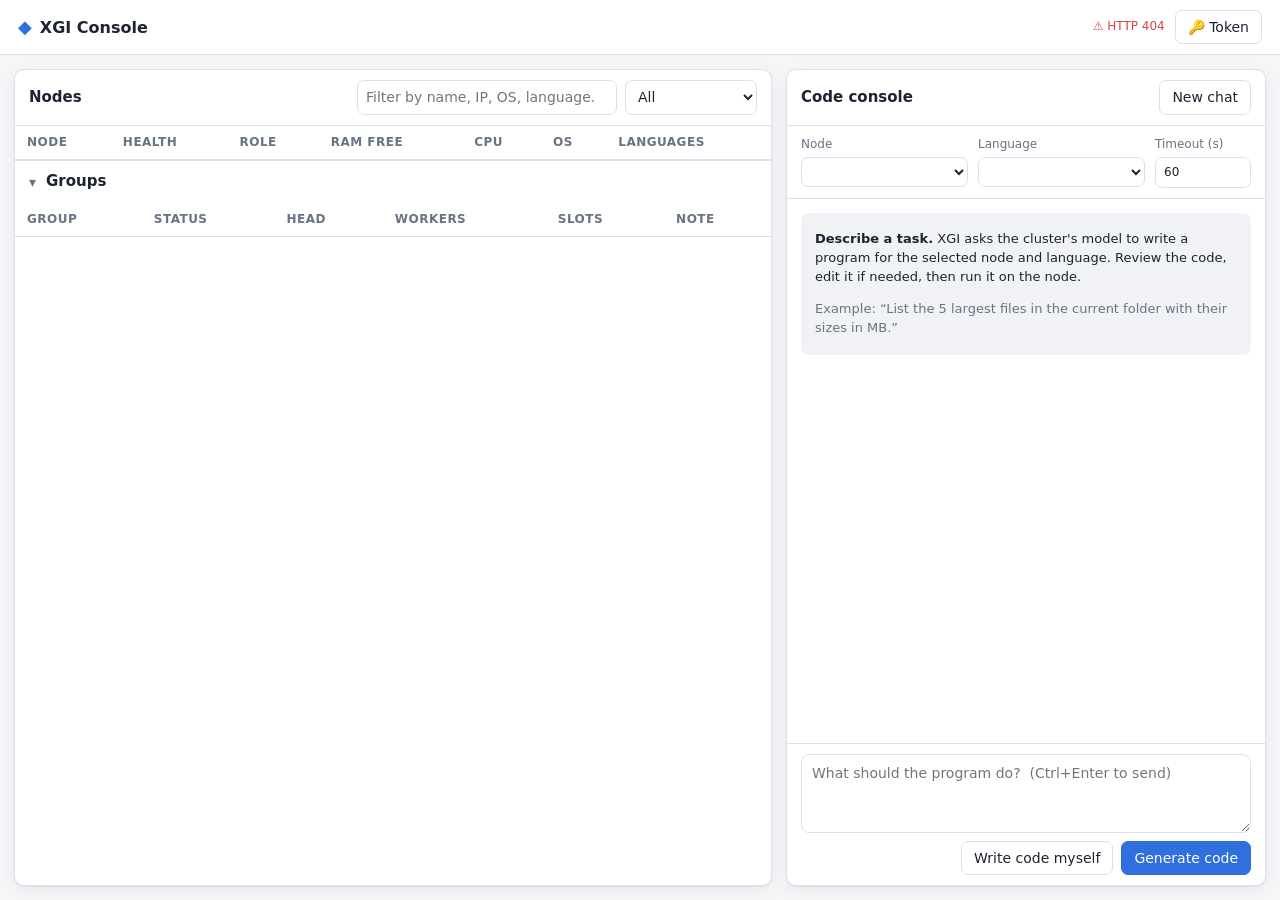
==== src/xgi/ui/index.html @ 90358c14 "feat: enhance ManagedProcess to support custom working directory for process execution - Updated Man" ====
<!doctype html>
<html lang="en">
<head>
<meta charset="utf-8">
<meta name="viewport" content="width=device-width, initial-scale=1">
<title>XGI Console</title>
<link rel="stylesheet" href="app.css">
<script src="app.js" defer></script>
</head>
<body>
<header class="topbar">
  <div class="brand">
    <span class="logo" aria-hidden="true">◆</span>
    <span class="brand-name">XGI Console</span>
    <span class="muted" id="version"></span>
  </div>
  <div class="summary" id="summary" aria-live="polite"></div>
  <div class="top-actions">
    <span class="refresh" id="refresh-state" title="Last refresh"></span>
    <button type="button" class="ghost" id="token-btn" title="Set the cluster token">🔑 Token</button>
  </div>
</header>

<main class="layout">
  <section class="panel nodes-panel" aria-labelledby="nodes-title">
    <div class="panel-head">
      <h2 id="nodes-title">Nodes</h2>
      <div class="panel-tools">
        <input type="search" id="node-filter" placeholder="Filter by name, IP, OS, language…" aria-label="Filter nodes">
        <select id="node-status-filter" aria-label="Status filter">
          <option value="">All</option>
          <option value="alive">Alive</option>
          <option value="dead">Dead</option>
          <option value="free">Free</option>
          <option value="serving">In a group</option>
          <option value="exec">Exec enabled</option>
        </select>
      </div>
    </div>
    <div class="table-wrap">
      <table class="nodes" id="nodes-table">
        <thead>
          <tr>
            <th>Node</th><th>Health</th><th>Role</th><th>RAM free</th><th>CPU</th><th>OS</th><th>Languages</th>
          </tr>
        </thead>
        <tbody id="nodes-body"></tbody>
      </table>
      <p class="empty" id="nodes-empty" hidden>No nodes have registered yet. Start <code>xi</code> on a node.</p>
    </div>

    <details class="groups" id="groups-box" open>
      <summary><h2>Groups</h2> <span class="muted" id="groups-count"></span></summary>
      <div class="table-wrap">
        <table class="groups-table">
          <thead><tr><th>Group</th><th>Status</th><th>Head</th><th>Workers</th><th>Slots</th><th>Note</th></tr></thead>
          <tbody id="groups-body"></tbody>
        </table>
        <p class="empty" id="groups-empty" hidden>Nothing is deployed. Run <code>POST /deploy</code> to start the pools.</p>
      </div>
    </details>
  </section>

  <aside class="panel detail-panel" id="detail" aria-labelledby="detail-title" hidden>
    <div class="panel-head">
      <h2 id="detail-title">Node</h2>
      <button type="button" class="ghost icon" id="detail-close" aria-label="Close">✕</button>
    </div>
    <div id="detail-body"></div>
  </aside>

  <section class="panel chat-panel" aria-labelledby="chat-title">
    <div class="panel-head">
      <h2 id="chat-title">Code console</h2>
      <button type="button" class="ghost" id="chat-clear" title="Start a new conversation">New chat</button>
    </div>
    <div class="chat-target">
      <label>Node
        <select id="target-node"></select>
      </label>
      <label>Language
        <select id="target-lang"></select>
      </label>
      <label class="narrow">Timeout (s)
        <input type="number" id="target-timeout" min="1" max="3600" step="1" value="60">
      </label>
    </div>
    <p class="notice" id="exec-notice" hidden></p>
    <div class="chat-log" id="chat-log" aria-live="polite">
      <div class="chat-hint">
        <p><strong>Describe a task.</strong> XGI asks the cluster's model to write a program for the selected
          node and language. Review the code, edit it if needed, then run it on the node.</p>
        <p class="muted">Example: “List the 5 largest files in the current folder with their sizes in MB.”</p>
      </div>
    </div>
    <form class="chat-input" id="chat-form">
      <textarea id="prompt" rows="3" placeholder="What should the program do?  (Ctrl+Enter to send)" required></textarea>
      <div class="chat-actions">
        <button type="button" class="ghost" id="paste-code" title="Skip generation and run your own code">Write code myself</button>
        <button type="submit" class="primary" id="send-btn">Generate code</button>
      </div>
    </form>
  </section>
</main>

<dialog id="token-dialog">
  <form method="dialog" id="token-form">
    <h2>Cluster token</h2>
    <p>The console calls the coordinator API, which needs the cluster token (<code>QWEN_CLUSTER_TOKEN</code>).
      It is kept in this browser tab only, unless you choose to remember it.</p>
    <label>Token <input type="password" id="token-input" autocomplete="off" spellcheck="false"></label>
    <label class="check"><input type="checkbox" id="token-remember"> Remember on this browser</label>
    <p class="error" id="token-error" hidden></p>
    <div class="dialog-actions">
      <button type="button" class="ghost" id="token-forget">Forget token</button>
      <button type="submit" class="primary" value="ok">Connect</button>
    </div>
  </form>
</dialog>

<template id="tpl-code">
  <div class="msg assistant">
    <div class="msg-meta"></div>
    <div class="code-box">
      <div class="code-head">
        <span class="code-lang"></span>
        <span class="spacer"></span>
        <button type="button" class="ghost small act-copy">Copy</button>
        <button type="button" class="ghost small act-raw">Model reply</button>
      </div>
      <textarea class="code" spellcheck="false" wrap="off"></textarea>
      <pre class="raw" hidden></pre>
      <div class="code-foot">
        <span class="muted code-target"></span>
        <span class="spacer"></span>
        <button type="button" class="primary small act-run">▶ Run</button>
      </div>
    </div>
    <div class="runs"></div>
  </div>
</template>
</body>
</html>
---- src/xgi/ui/app.css ----
:root {
  color-scheme: light dark;
  --bg: #f5f6f8;
  --panel: #ffffff;
  --panel-2: #f0f2f5;
  --border: #dde1e7;
  --text: #1d2330;
  --muted: #697386;
  --accent: #2f6fde;
  --accent-text: #ffffff;
  --ok: #1f9d55;
  --warn: #c98a04;
  --bad: #d64545;
  --info: #6b62d6;
  --code-bg: #0f1520;
  --code-text: #e2e8f0;
  --shadow: 0 1px 2px rgba(20, 30, 50, .06), 0 4px 16px rgba(20, 30, 50, .06);
  --radius: 10px;
  --mono: ui-monospace, "Cascadia Mono", "Cascadia Code", Consolas, "SF Mono", Menlo, monospace;
}
@media (prefers-color-scheme: dark) {
  :root {
    --bg: #0d1117;
    --panel: #151b24;
    --panel-2: #1b2330;
    --border: #2a3443;
    --text: #e3e8ef;
    --muted: #8b97a8;
    --accent: #4d8cf5;
    --code-bg: #0a0e14;
    --shadow: 0 1px 2px rgba(0, 0, 0, .3), 0 4px 16px rgba(0, 0, 0, .25);
  }
}

* { box-sizing: border-box; }
html, body { margin: 0; height: 100%; }
body {
  background: var(--bg);
  color: var(--text);
  font: 14px/1.45 system-ui, -apple-system, "Segoe UI", Roboto, sans-serif;
  display: flex;
  flex-direction: column;
}
h2 { font-size: 15px; margin: 0; font-weight: 600; }
code, pre, textarea.code { font-family: var(--mono); }
code { font-size: 12.5px; background: var(--panel-2); padding: 1px 5px; border-radius: 4px; }
.muted { color: var(--muted); }
.spacer { flex: 1; }
[hidden] { display: none !important; }

button, select, input, textarea { font: inherit; color: inherit; }
button {
  border: 1px solid var(--border);
  background: var(--panel);
  border-radius: 7px;
  padding: 6px 12px;
  cursor: pointer;
}
button:hover:not(:disabled) { border-color: var(--accent); }
button:disabled { opacity: .55; cursor: default; }
button.primary { background: var(--accent); border-color: var(--accent); color: var(--accent-text); }
button.primary:hover:not(:disabled) { filter: brightness(1.08); }
button.ghost { background: transparent; }
button.small { padding: 3px 9px; font-size: 12.5px; }
button.icon { padding: 3px 8px; }
select, input[type=search], input[type=number], input[type=password] {
  border: 1px solid var(--border);
  background: var(--panel);
  border-radius: 7px;
  padding: 6px 8px;
  min-width: 0;
}
:focus-visible { outline: 2px solid var(--accent); outline-offset: 1px; }

/* ---------------------------------------------------------------- top bar */
.topbar {
  display: flex;
  align-items: center;
  gap: 16px;
  padding: 10px 18px;
  background: var(--panel);
  border-bottom: 1px solid var(--border);
  flex-wrap: wrap;
}
.brand { display: flex; align-items: baseline; gap: 8px; }
.logo { color: var(--accent); font-size: 18px; }
.brand-name { font-weight: 700; font-size: 16px; }
.summary { display: flex; gap: 8px; flex-wrap: wrap; flex: 1; }
.chip {
  display: inline-flex; align-items: center; gap: 6px;
  padding: 3px 10px; border-radius: 999px;
  background: var(--panel-2); border: 1px solid var(--border);
  font-size: 12.5px; white-space: nowrap;
}
.chip b { font-weight: 650; }
.top-actions { display: flex; align-items: center; gap: 10px; }
.refresh { font-size: 12px; color: var(--muted); }
.refresh.stale { color: var(--bad); }

/* ---------------------------------------------------------------- layout */
.layout {
  flex: 1;
  min-height: 0;
  display: grid;
  grid-template-columns: minmax(0, 1fr) minmax(360px, 480px);
  gap: 14px;
  padding: 14px;
}
.panel {
  background: var(--panel);
  border: 1px solid var(--border);
  border-radius: var(--radius);
  box-shadow: var(--shadow);
  display: flex;
  flex-direction: column;
  min-height: 0;
  overflow: hidden;
}
.panel-head {
  display: flex; align-items: center; gap: 10px;
  padding: 10px 14px;
  border-bottom: 1px solid var(--border);
}
.panel-head h2 { flex: 1; }
.panel-tools { display: flex; gap: 8px; }
.panel-tools input[type=search] { width: 260px; }
.nodes-panel { overflow: auto; }
.table-wrap { overflow-x: auto; }
.empty { padding: 18px 14px; color: var(--muted); margin: 0; }

@media (max-width: 1000px) {
  html, body { height: auto; }
  .layout { grid-template-columns: 1fr; }
  .nodes-panel { overflow: visible; }
  .chat-panel { min-height: 560px; max-height: 90vh; }
  .panel-tools input[type=search] { width: 160px; }
}

/* ---------------------------------------------------------------- tables */
table { width: 100%; border-collapse: collapse; }
th, td { text-align: left; padding: 8px 12px; border-bottom: 1px solid var(--border); vertical-align: middle; }
th { font-size: 12px; text-transform: uppercase; letter-spacing: .04em; color: var(--muted); font-weight: 600;
     background: var(--panel); position: sticky; top: 0; }
tbody tr:last-child td { border-bottom: none; }
table.nodes tbody tr { cursor: pointer; }
table.nodes tbody tr:hover, table.nodes tbody tr.selected { background: var(--panel-2); }
.node-name { font-weight: 600; }
.node-sub { font-size: 12px; color: var(--muted); font-family: var(--mono); }
.nowrap { white-space: nowrap; }

.dot { width: 9px; height: 9px; border-radius: 50%; display: inline-block; flex: none; background: var(--muted); }
.dot.ok { background: var(--ok); box-shadow: 0 0 0 3px color-mix(in srgb, var(--ok) 20%, transparent); }
.dot.warn { background: var(--warn); }
.dot.bad { background: var(--bad); }
.health { display: inline-flex; align-items: center; gap: 7px; white-space: nowrap; }

.badge {
  display: inline-block; padding: 1px 7px; border-radius: 5px;
  font-size: 11.5px; font-weight: 600; white-space: nowrap;
  background: var(--panel-2); border: 1px solid var(--border); color: var(--muted);
}
.badge.ok { color: var(--ok); border-color: color-mix(in srgb, var(--ok) 40%, transparent); }
.badge.warn { color: var(--warn); border-color: color-mix(in srgb, var(--warn) 40%, transparent); }
.badge.bad { color: var(--bad); border-color: color-mix(in srgb, var(--bad) 40%, transparent); }
.badge.info { color: var(--info); border-color: color-mix(in srgb, var(--info) 40%, transparent); }
.badge.accent { color: var(--accent); border-color: color-mix(in srgb, var(--accent) 40%, transparent); }
.langs { display: flex; flex-wrap: wrap; gap: 4px; max-width: 280px; }

.bar { width: 110px; height: 6px; background: var(--panel-2); border-radius: 3px; overflow: hidden; margin-top: 4px;
       border: 1px solid var(--border); }
.bar > span { display: block; height: 100%; background: var(--ok); }
.bar > span.warn { background: var(--warn); }
.bar > span.bad { background: var(--bad); }

.groups { border-top: 1px solid var(--border); }
.groups > summary { display: flex; align-items: center; gap: 10px; padding: 10px 14px; cursor: pointer; list-style: none; }
.groups > summary::-webkit-details-marker { display: none; }
.groups > summary::before { content: "▸"; color: var(--muted); }
.groups[open] > summary::before { content: "▾"; }
.err-text { color: var(--bad); font-size: 12.5px; }

/* ---------------------------------------------------------------- node detail drawer */
.detail-panel {
  position: fixed; top: 64px; right: 14px; bottom: 14px;
  width: min(520px, calc(100vw - 28px));
  z-index: 10;
  overflow: auto;
}
#detail-body { padding: 4px 14px 16px; }
.kv { display: grid; grid-template-columns: 140px 1fr; gap: 6px 12px; margin: 10px 0 4px; }
.kv dt { color: var(--muted); }
.kv dd { margin: 0; word-break: break-word; }
.detail-panel h3 { font-size: 13px; text-transform: uppercase; letter-spacing: .05em; color: var(--muted);
                   margin: 18px 0 6px; font-weight: 600; }
.mini { width: 100%; font-size: 13px; }
.mini td, .mini th { padding: 5px 8px; }
.mini td.path { font-family: var(--mono); font-size: 11.5px; color: var(--muted); word-break: break-all; }
.detail-actions { display: flex; gap: 8px; margin-top: 16px; flex-wrap: wrap; }

/* ---------------------------------------------------------------- chat */
.chat-target { display: grid; grid-template-columns: 1fr 1fr 96px; gap: 10px; padding: 10px 14px; border-bottom: 1px solid var(--border); }
.chat-target label { display: flex; flex-direction: column; gap: 4px; font-size: 12px; color: var(--muted); min-width: 0; }
.chat-target select, .chat-target input { color: var(--text); width: 100%; }
.notice { margin: 0; padding: 8px 14px; font-size: 12.5px; background: color-mix(in srgb, var(--warn) 12%, transparent);
          border-bottom: 1px solid var(--border); }
.chat-log { flex: 1; overflow-y: auto; padding: 14px; display: flex; flex-direction: column; gap: 14px; min-height: 0; }
.chat-hint { color: var(--text); background: var(--panel-2); border-radius: 8px; padding: 4px 14px; font-size: 13px; }
.msg { display: flex; flex-direction: column; gap: 6px; max-width: 100%; }
.msg.user { align-self: flex-end; max-width: 88%; }
.msg.user .bubble { background: var(--accent); color: var(--accent-text); padding: 8px 12px; border-radius: 12px 12px 2px 12px;
                    white-space: pre-wrap; word-break: break-word; }
.msg-meta { font-size: 11.5px; color: var(--muted); }
.msg.user .msg-meta { text-align: right; }
.msg.error .bubble { background: color-mix(in srgb, var(--bad) 12%, transparent); color: var(--bad);
                     border: 1px solid color-mix(in srgb, var(--bad) 35%, transparent);
                     padding: 8px 12px; border-radius: 8px; white-space: pre-wrap; }
.msg.pending .bubble { color: var(--muted); font-style: italic; padding: 4px 2px; }
.code-box { border: 1px solid var(--border); border-radius: 8px; overflow: hidden; background: var(--code-bg); }
.code-head, .code-foot { display: flex; align-items: center; gap: 6px; padding: 5px 8px; background: var(--panel-2); }
.code-head .ghost, .code-foot .ghost { color: var(--text); }
.code-lang { font-size: 12px; font-weight: 600; }
.code-target { font-size: 12px; }
textarea.code, pre.raw {
  display: block; width: 100%; margin: 0; border: 0; resize: vertical;
  min-height: 140px; max-height: 480px;
  padding: 10px 12px; font-size: 12.5px; line-height: 1.5;
  background: var(--code-bg); color: var(--code-text); tab-size: 4;
  overflow: auto; white-space: pre;
}
pre.raw { white-space: pre-wrap; color: #b8c2d3; }
textarea.code:focus { outline: none; box-shadow: inset 0 0 0 2px var(--accent); }
.runs { display: flex; flex-direction: column; gap: 8px; }
.run { border: 1px solid var(--border); border-radius: 8px; overflow: hidden; }
.run-head { display: flex; gap: 8px; align-items: center; padding: 5px 10px; font-size: 12.5px; background: var(--panel-2); flex-wrap: wrap; }
.run pre { margin: 0; padding: 8px 12px; max-height: 320px; overflow: auto; font-size: 12px; line-height: 1.45;
           background: var(--code-bg); color: var(--code-text); white-space: pre-wrap; word-break: break-word; }
.chat-input { border-top: 1px solid var(--border); padding: 10px 14px; display: flex; flex-direction: column; gap: 8px; }
.chat-input textarea { width: 100%; resize: vertical; border: 1px solid var(--border); border-radius: 8px; padding: 8px 10px;
                       background: var(--panel); min-height: 64px; }
.chat-actions { display: flex; justify-content: flex-end; gap: 8px; }

/* ---------------------------------------------------------------- dialog */
dialog { border: 1px solid var(--border); border-radius: 12px; background: var(--panel); color: var(--text);
         padding: 20px 22px; width: min(440px, calc(100vw - 32px)); box-shadow: var(--shadow); }
dialog::backdrop { background: rgba(10, 15, 25, .45); }
dialog h2 { font-size: 17px; margin-bottom: 6px; }
dialog p { color: var(--muted); font-size: 13px; }
dialog label { display: flex; flex-direction: column; gap: 4px; margin: 10px 0; }
dialog label.check { flex-direction: row; align-items: center; gap: 8px; }
dialog input[type=password] { width: 100%; }
.dialog-actions { display: flex; justify-content: space-between; margin-top: 14px; }
.error { color: var(--bad); font-size: 13px; }
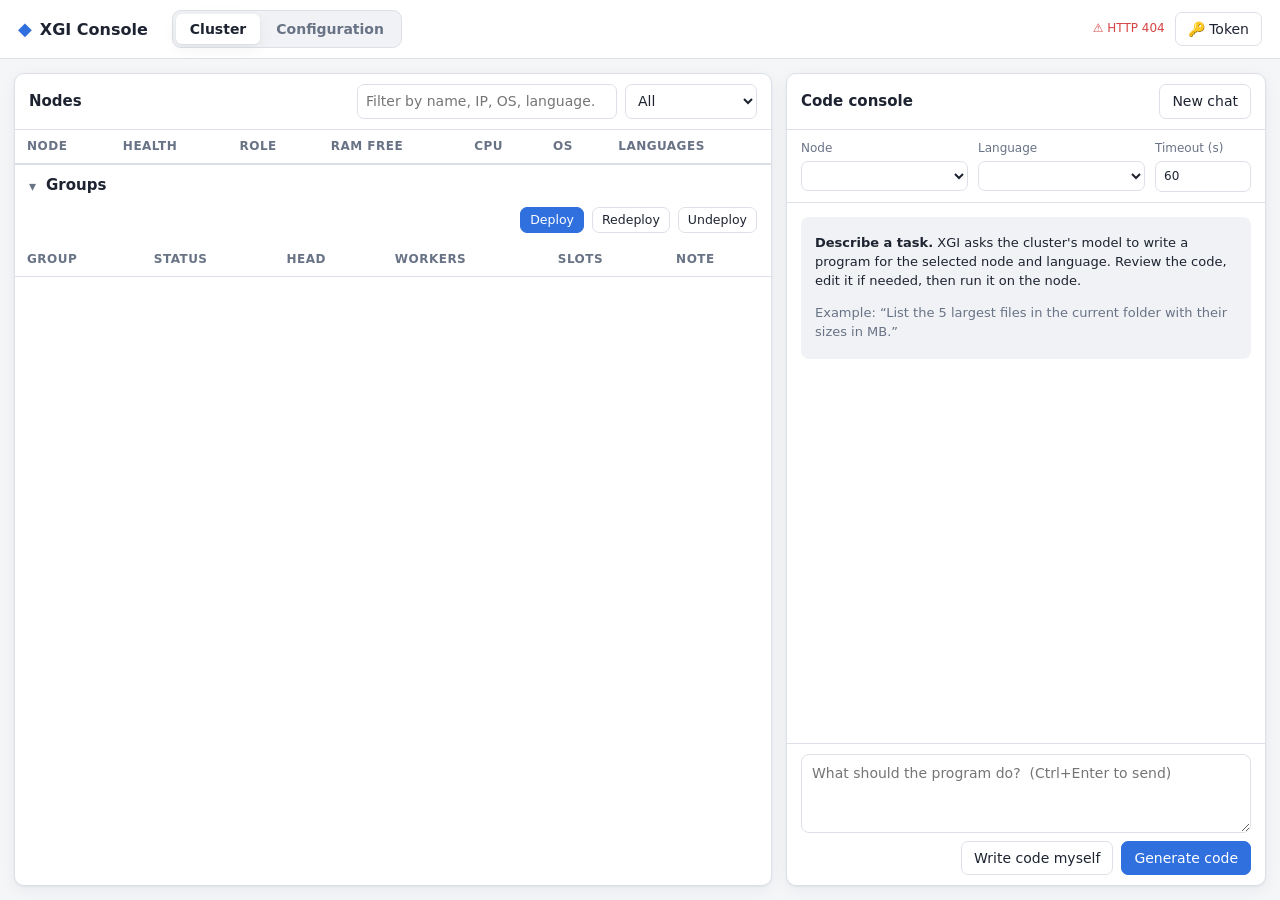
==== commit ea7ae64d: "feat: add configuration editor and deployment controls to the console - Introduced a new configurati" ====
--- a/src/xgi/ui/index.html
+++ b/src/xgi/ui/index.html
@@ -14,6 +14,10 @@
     <span class="brand-name">XGI Console</span>
     <span class="muted" id="version"></span>
   </div>
+  <nav class="tabs" aria-label="Views">
+    <button type="button" class="tab active" data-view="cluster">Cluster</button>
+    <button type="button" class="tab" data-view="config">Configuration</button>
+  </nav>
   <div class="summary" id="summary" aria-live="polite"></div>
   <div class="top-actions">
     <span class="refresh" id="refresh-state" title="Last refresh"></span>
@@ -21,7 +25,7 @@
   </div>
 </header>
 
-<main class="layout">
+<main class="layout" id="cluster-view">
   <section class="panel nodes-panel" aria-labelledby="nodes-title">
     <div class="panel-head">
       <h2 id="nodes-title">Nodes</h2>
@@ -51,12 +55,19 @@
 
     <details class="groups" id="groups-box" open>
       <summary><h2>Groups</h2> <span class="muted" id="groups-count"></span></summary>
+      <div class="group-actions">
+        <span class="muted" id="deploy-state"></span>
+        <span class="spacer"></span>
+        <button type="button" class="primary small" id="deploy-btn">Deploy</button>
+        <button type="button" class="small" id="redeploy-btn" title="Stop every group and start the pools again from the current configuration">Redeploy</button>
+        <button type="button" class="small" id="undeploy-btn">Undeploy</button>
+      </div>
       <div class="table-wrap">
         <table class="groups-table">
           <thead><tr><th>Group</th><th>Status</th><th>Head</th><th>Workers</th><th>Slots</th><th>Note</th></tr></thead>
           <tbody id="groups-body"></tbody>
         </table>
-        <p class="empty" id="groups-empty" hidden>Nothing is deployed. Run <code>POST /deploy</code> to start the pools.</p>
+        <p class="empty" id="groups-empty" hidden>Nothing is deployed. Click <b>Deploy</b> to start the pools from the configuration.</p>
       </div>
     </details>
   </section>
@@ -103,6 +114,33 @@
   </section>
 </main>
 
+<main class="config-view" id="config-view" hidden>
+  <section class="panel config-panel" aria-labelledby="cfg-title">
+    <div class="panel-head">
+      <h2 id="cfg-title">Cluster configuration</h2>
+      <div class="seg" role="group" aria-label="Editor">
+        <button type="button" class="seg-btn active" id="cfg-mode-form">Form</button>
+        <button type="button" class="seg-btn" id="cfg-mode-yaml">YAML</button>
+      </div>
+    </div>
+    <div class="cfg-status" id="cfg-status"></div>
+    <div class="cfg-body">
+      <div id="cfg-form" class="cfg-form"></div>
+      <div id="cfg-yaml-wrap" class="cfg-yaml-wrap" hidden>
+        <p class="muted small-text">The file exactly as it is on disk. Saving keeps your comments and layout. The previous version is kept as <code>cluster.yaml.bak</code>.</p>
+        <textarea id="cfg-yaml" spellcheck="false" wrap="off" aria-label="cluster.yaml"></textarea>
+      </div>
+      <div class="cfg-result" id="cfg-result" hidden></div>
+    </div>
+    <div class="cfg-actions">
+      <button type="button" class="ghost" id="cfg-reload">Discard changes</button>
+      <span class="spacer"></span>
+      <button type="button" id="cfg-check">Validate</button>
+      <button type="button" class="primary" id="cfg-save">Save &amp; apply</button>
+    </div>
+  </section>
+</main>
+
 <dialog id="token-dialog">
   <form method="dialog" id="token-form">
     <h2>Cluster token</h2>
--- a/src/xgi/ui/app.css
+++ b/src/xgi/ui/app.css
@@ -250,3 +250,51 @@
 dialog input[type=password] { width: 100%; }
 .dialog-actions { display: flex; justify-content: space-between; margin-top: 14px; }
 .error { color: var(--bad); font-size: 13px; }
+
+/* ---------------------------------------------------------------- views */
+.tabs { display: flex; gap: 2px; background: var(--panel-2); border: 1px solid var(--border); border-radius: 9px; padding: 3px; }
+.tab { border: 0; background: transparent; padding: 5px 14px; border-radius: 6px; color: var(--muted); font-weight: 550; }
+.tab.active { background: var(--panel); color: var(--text); box-shadow: var(--shadow); }
+.group-actions { display: flex; align-items: center; gap: 8px; padding: 0 14px 10px; }
+
+/* ---------------------------------------------------------------- configuration */
+.config-view { flex: 1; min-height: 0; padding: 14px; display: flex; justify-content: center; }
+.config-panel { width: min(1100px, 100%); }
+.seg { display: flex; border: 1px solid var(--border); border-radius: 7px; overflow: hidden; }
+.seg-btn { border: 0; border-radius: 0; padding: 5px 14px; background: transparent; color: var(--muted); }
+.seg-btn.active { background: var(--accent); color: var(--accent-text); }
+.cfg-status { padding: 10px 16px; border-bottom: 1px solid var(--border); display: flex; flex-direction: column; gap: 5px; font-size: 13px; }
+.cfg-status code { word-break: break-all; }
+.notice-inline { padding: 6px 10px; border-radius: 6px; background: color-mix(in srgb, var(--warn) 12%, transparent); }
+.cfg-body { flex: 1; overflow-y: auto; min-height: 0; padding: 14px 16px; }
+.cfg-form { display: grid; grid-template-columns: repeat(auto-fit, minmax(320px, 1fr)); gap: 14px; align-items: start; }
+.cfg-section { border: 1px solid var(--border); border-radius: 9px; padding: 8px 14px 12px; margin: 0; min-width: 0;
+               display: flex; flex-direction: column; gap: 10px; }
+.cfg-section.wide { grid-column: 1 / -1; }
+.cfg-section legend { font-weight: 650; padding: 0 6px; display: flex; gap: 8px; align-items: center; }
+.cfg-field { display: flex; flex-direction: column; gap: 4px; }
+.cfg-field.check { flex-direction: row; flex-wrap: wrap; align-items: center; gap: 8px; }
+.cfg-field.check .cfg-help { flex-basis: 100%; padding-left: 24px; }
+.cfg-label { font-size: 13px; font-weight: 550; display: flex; gap: 8px; align-items: center; }
+.cfg-help { font-size: 12px; color: var(--muted); margin: 0; }
+.cfg-field input[type=text], .cfg-field input[type=number], .cfg-field select,
+.pools-edit input { border: 1px solid var(--border); background: var(--panel); border-radius: 7px; padding: 6px 8px; width: 100%; min-width: 0; color: var(--text); }
+.pools-edit input.num { width: 90px; }
+.pools-edit td { padding: 4px 6px; }
+.cfg-row { display: flex; gap: 10px; align-items: center; flex-wrap: wrap; }
+.cfg-yaml-wrap { display: flex; flex-direction: column; gap: 8px; height: 100%; }
+.cfg-yaml-wrap textarea { width: 100%; min-height: 460px; flex: 1; resize: vertical; font-family: var(--mono); font-size: 12.5px;
+                          line-height: 1.5; padding: 10px 12px; border-radius: 8px; border: 1px solid var(--border);
+                          background: var(--code-bg); color: var(--code-text); tab-size: 2; }
+.small-text { font-size: 12.5px; margin: 0; }
+.cfg-result { margin-top: 14px; padding: 10px 14px; border-radius: 8px; font-size: 13px; display: flex; flex-direction: column; gap: 6px; }
+.cfg-result.ok { background: color-mix(in srgb, var(--ok) 10%, transparent); border: 1px solid color-mix(in srgb, var(--ok) 35%, transparent); }
+.cfg-result.bad { background: color-mix(in srgb, var(--bad) 10%, transparent); border: 1px solid color-mix(in srgb, var(--bad) 35%, transparent);
+                  color: var(--bad); white-space: pre-wrap; }
+.warn-text { color: var(--warn); }
+.warn-list { margin: 0; padding-left: 18px; color: var(--warn); }
+.cfg-actions { display: flex; gap: 8px; padding: 10px 16px; border-top: 1px solid var(--border); align-items: center; }
+@media (max-width: 1000px) {
+  .config-view { padding: 10px; }
+  .cfg-body { overflow: visible; }
+}
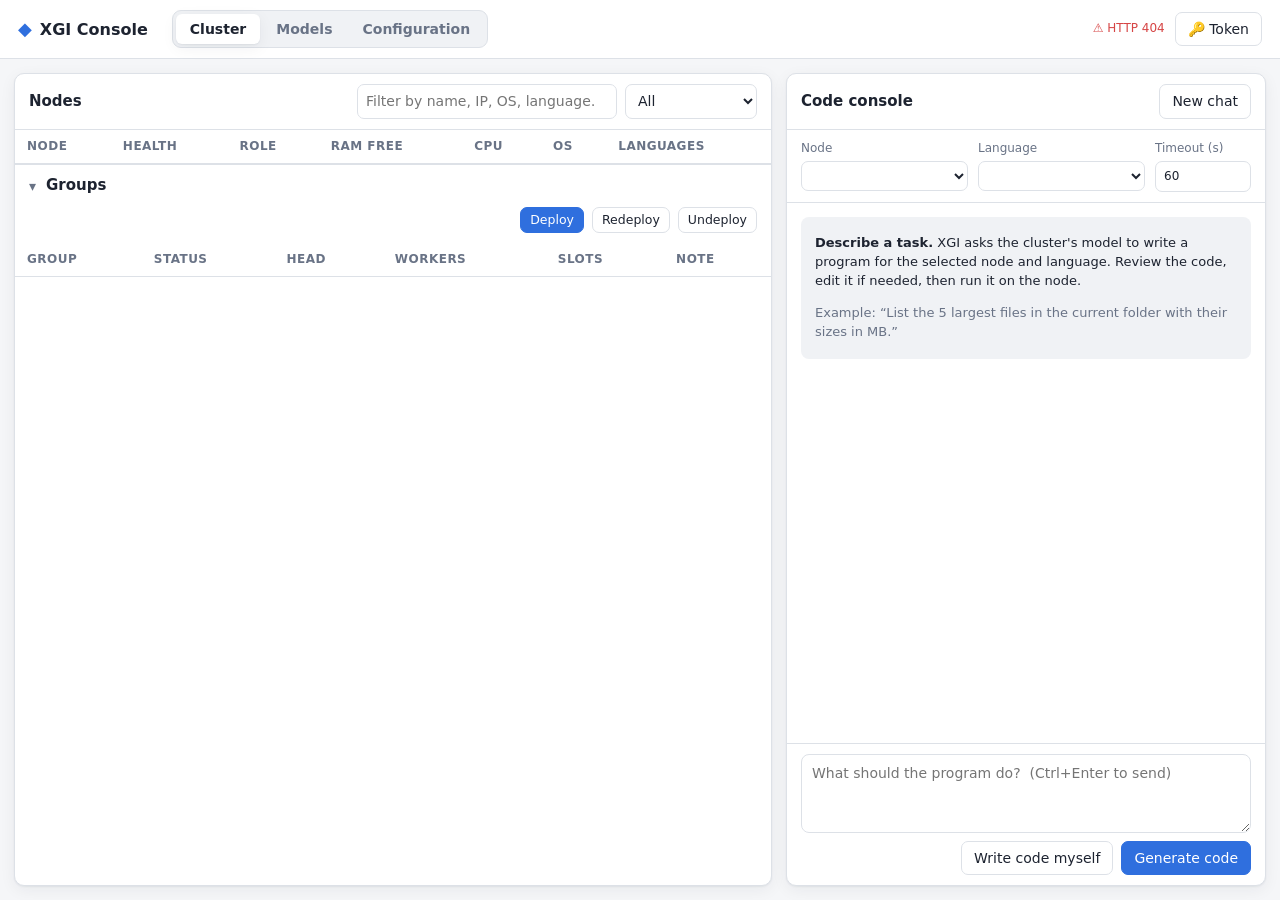
==== commit 89fe27da: "Implement model download functionality with mock hub for testing - Added `downloads.hpp` to manage m" ====
--- a/src/xgi/ui/index.html
+++ b/src/xgi/ui/index.html
@@ -16,6 +16,7 @@
   </div>
   <nav class="tabs" aria-label="Views">
     <button type="button" class="tab active" data-view="cluster">Cluster</button>
+    <button type="button" class="tab" data-view="models">Models <span class="tab-count" id="dl-count" hidden></span></button>
     <button type="button" class="tab" data-view="config">Configuration</button>
   </nav>
   <div class="summary" id="summary" aria-live="polite"></div>
@@ -114,6 +115,74 @@
   </section>
 </main>
 
+<main class="models-view" id="models-view" hidden>
+  <section class="panel hub-panel" aria-labelledby="hub-title">
+    <div class="panel-head">
+      <h2 id="hub-title">Get a model</h2>
+      <div class="seg" role="group" aria-label="Source">
+        <button type="button" class="seg-btn active" id="hub-src-hf" data-src="huggingface">Hugging Face</button>
+        <button type="button" class="seg-btn" id="hub-src-gh" data-src="github">GitHub release</button>
+      </div>
+    </div>
+    <form class="hub-form" id="hub-form">
+      <label class="grow">Repository or file link
+        <input type="text" id="hub-repo" placeholder="Qwen/Qwen2.5-7B-Instruct-GGUF  or a https://huggingface.co/… link" spellcheck="false" autocomplete="off" required>
+      </label>
+      <label class="narrow-field"><span id="hub-ref-label">Branch</span>
+        <input type="text" id="hub-ref" placeholder="main" spellcheck="false" autocomplete="off">
+      </label>
+      <label class="narrow-field">Look up from
+        <select id="hub-via" title="The node that queries the hub. Downloads run on each target node."></select>
+      </label>
+      <button type="submit" class="primary" id="hub-list">List files</button>
+    </form>
+    <div class="hub-status" id="hub-status" aria-live="polite"></div>
+    <div class="hub-body">
+      <div class="hub-files" id="hub-files-wrap" hidden>
+        <div class="hub-sub">
+          <h3>Files <span class="muted" id="hub-files-count"></span></h3>
+          <label class="check small-text"><input type="checkbox" id="hub-all"> Show all files</label>
+        </div>
+        <div class="table-wrap hub-files-table">
+          <table>
+            <thead><tr><th class="cb"></th><th>File</th><th class="num">Size</th></tr></thead>
+            <tbody id="hub-files"></tbody>
+          </table>
+        </div>
+      </div>
+      <div class="hub-targets" id="hub-targets-wrap" hidden>
+        <div class="hub-sub">
+          <h3>Download to</h3>
+          <span class="spacer"></span>
+          <button type="button" class="ghost small" id="hub-pick-missing" title="Alive nodes that don't have the selected files">Missing it</button>
+          <button type="button" class="ghost small" id="hub-pick-all">All</button>
+          <button type="button" class="ghost small" id="hub-pick-none">None</button>
+        </div>
+        <div class="hub-nodes" id="hub-nodes"></div>
+        <label class="hub-dest">Folder inside each node's models folder (optional)
+          <input type="text" id="hub-dest" placeholder="e.g. qwen3-30b" spellcheck="false" autocomplete="off">
+        </label>
+        <div class="hub-go">
+          <span class="muted" id="hub-summary"></span>
+          <span class="spacer"></span>
+          <button type="button" class="primary" id="hub-start" disabled>Download</button>
+        </div>
+      </div>
+    </div>
+  </section>
+
+  <section class="panel dl-panel" aria-labelledby="dl-title">
+    <div class="panel-head">
+      <h2 id="dl-title">Downloads</h2>
+      <button type="button" class="ghost small" id="dl-clear" title="Remove completed, failed and canceled downloads from the list">Clear finished</button>
+    </div>
+    <div class="dl-errors" id="dl-errors"></div>
+    <div class="dl-list" id="dl-list">
+      <p class="empty">No downloads yet. List a repository's files, pick the nodes, and click <b>Download</b>.</p>
+    </div>
+  </section>
+</main>
+
 <main class="config-view" id="config-view" hidden>
   <section class="panel config-panel" aria-labelledby="cfg-title">
     <div class="panel-head">
--- a/src/xgi/ui/app.css
+++ b/src/xgi/ui/app.css
@@ -298,3 +298,81 @@
   .config-view { padding: 10px; }
   .cfg-body { overflow: visible; }
 }
+
+a.button-link { display: inline-flex; align-items: center; border: 1px solid var(--border); border-radius: 7px; padding: 6px 12px;
+                color: var(--text); text-decoration: none; background: var(--panel); }
+a.button-link:hover { border-color: var(--accent); }
+
+/* ---------------------------------------------------------------- models: hub + downloads */
+.mono { font-family: var(--mono); font-size: 12.5px; word-break: break-all; }
+.bad-text { color: var(--bad); }
+button.danger { color: var(--bad); }
+button.danger:hover:not(:disabled) { border-color: var(--bad); }
+.tab-count { display: inline-block; min-width: 18px; padding: 0 5px; margin-left: 4px; border-radius: 9px; font-size: 11px;
+             line-height: 18px; background: var(--accent); color: var(--accent-text); text-align: center; }
+.models-view { flex: 1; min-height: 0; padding: 14px; display: grid; gap: 14px;
+               grid-template-columns: minmax(0, 1.15fr) minmax(360px, 1fr); }
+.hub-form { display: flex; gap: 10px; align-items: flex-end; padding: 12px 14px; flex-wrap: wrap; border-bottom: 1px solid var(--border); }
+.hub-form label, .hub-dest { display: flex; flex-direction: column; gap: 4px; font-size: 12.5px; font-weight: 550; color: var(--muted); }
+.hub-form .grow { flex: 1 1 220px; }
+.hub-form .narrow-field { flex: 0 1 128px; }
+.hub-form input[type=text], .hub-dest input[type=text] {
+  border: 1px solid var(--border); background: var(--panel); border-radius: 7px; padding: 6px 8px; min-width: 0; color: var(--text);
+  font-weight: 400;
+}
+.hub-status { padding: 0 14px; font-size: 13px; }
+.hub-status:not(:empty) { padding: 8px 14px; border-bottom: 1px solid var(--border); }
+.hub-status.ok { color: var(--ok); }
+.hub-status.warn { color: var(--warn); }
+.hub-status.bad { color: var(--bad); }
+.hub-status.busy { color: var(--muted); }
+.hub-status.busy::before { content: ""; display: inline-block; width: 11px; height: 11px; margin-right: 8px; vertical-align: -1px;
+                           border: 2px solid var(--border); border-top-color: var(--accent); border-radius: 50%; animation: spin .8s linear infinite; }
+@keyframes spin { to { transform: rotate(360deg); } }
+.hub-body { flex: 1; min-height: 0; overflow-y: auto; display: flex; flex-direction: column; }
+.hub-sub { display: flex; align-items: center; gap: 8px; padding: 10px 14px 6px; }
+.hub-sub h3 { margin: 0; font-size: 14px; flex: 1; }
+.hub-files-table { max-height: 300px; overflow-y: auto; border-top: 1px solid var(--border); border-bottom: 1px solid var(--border); }
+.hub-files-table th.cb, .hub-files-table td.cb { width: 34px; padding-right: 0; }
+.hub-files-table th.num, .hub-files-table td.num { text-align: right; white-space: nowrap; }
+.hub-files-table tbody tr { cursor: pointer; }
+.hub-files-table tbody tr:hover, .hub-files-table tbody tr.sel { background: var(--panel-2); }
+.hub-files-table .badge { margin-left: 8px; }
+.hub-nodes { display: grid; grid-template-columns: repeat(auto-fill, minmax(250px, 1fr)); gap: 6px; padding: 0 14px 10px; }
+.hub-node { display: flex; align-items: center; gap: 7px; padding: 6px 9px; border: 1px solid var(--border); border-radius: 7px;
+            font-size: 13px; cursor: pointer; min-width: 0; }
+.hub-node.sel { border-color: var(--accent); background: color-mix(in srgb, var(--accent) 8%, transparent); }
+.hub-node-name { font-weight: 600; overflow: hidden; text-overflow: ellipsis; white-space: nowrap; }
+.hub-node .muted { margin-left: auto; font-size: 12px; white-space: nowrap; }
+.hub-dest { padding: 0 14px 10px; }
+.hub-go { display: flex; align-items: center; gap: 10px; padding: 10px 14px; border-top: 1px solid var(--border); margin-top: auto; }
+.dl-panel .panel-head h2 { flex: 1; }
+.dl-errors:not(:empty) { padding: 8px 14px 0; display: flex; flex-direction: column; gap: 6px; font-size: 12.5px; }
+.dl-errors p { margin: 0; }
+.dl-list { flex: 1; min-height: 0; overflow-y: auto; padding: 10px 14px; display: flex; flex-direction: column; gap: 10px; }
+.dl-item { border: 1px solid var(--border); border-radius: 9px; padding: 10px 12px; display: flex; flex-direction: column; gap: 7px; }
+.dl-head { display: flex; align-items: center; gap: 8px; min-width: 0; }
+.dl-head > * { flex-shrink: 0; }
+.dl-node { font-weight: 650; }
+.dl-head > .dl-file { flex: 1 1 0; min-width: 40px; overflow: hidden; text-overflow: ellipsis; white-space: nowrap; word-break: normal; }
+.dl-bar { height: 8px; border-radius: 4px; background: var(--panel-2); overflow: hidden; position: relative; }
+.dl-fill { height: 100%; background: var(--accent); border-radius: 4px; transition: width .6s ease; }
+.dl-bar.completed .dl-fill { background: var(--ok); }
+.dl-bar.paused .dl-fill, .dl-bar.pausing .dl-fill { background: var(--warn); }
+.dl-bar.failed .dl-fill { background: var(--bad); }
+.dl-bar.canceled .dl-fill, .dl-bar.canceling .dl-fill { background: var(--muted); }
+.dl-bar.indeterminate .dl-fill {
+  background: linear-gradient(90deg, transparent 0%, var(--accent) 40%, var(--accent) 60%, transparent 100%);
+  background-size: 40% 100%; background-repeat: no-repeat; animation: dl-slide 1.3s ease-in-out infinite; transition: none;
+}
+@keyframes dl-slide { from { background-position: -40% 0; } to { background-position: 140% 0; } }
+.dl-facts { display: flex; gap: 8px; font-size: 12.5px; flex-wrap: wrap; }
+.dl-error { font-size: 12.5px; color: var(--bad); word-break: break-word; }
+@media (prefers-reduced-motion: reduce) {
+  .dl-bar.indeterminate .dl-fill, .hub-status.busy::before { animation: none; }
+  .dl-fill { transition: none; }
+}
+@media (max-width: 1000px) {
+  .models-view { grid-template-columns: 1fr; padding: 10px; }
+  .hub-body, .dl-list { overflow: visible; }
+}
